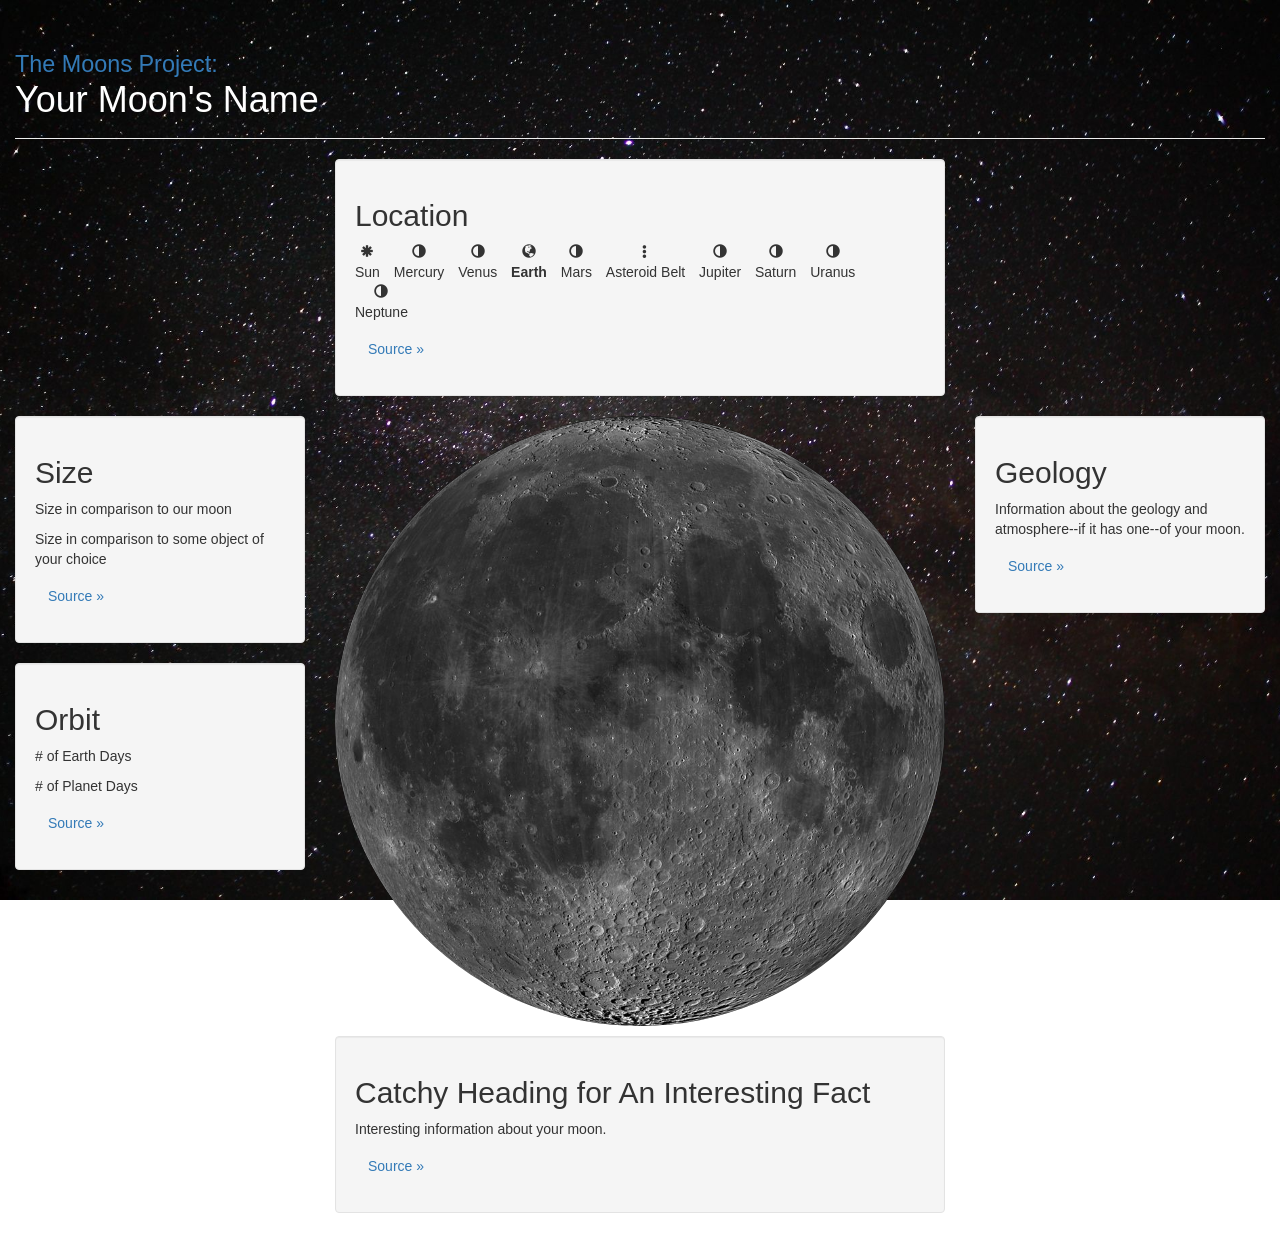
==== europa1.html @ a8c50502 "Add files via upload" ====
<!DOCTYPE html>
<html class="full" lang="en">
  <head>
    <meta charset="utf-8">
    <meta http-equiv="X-UA-Compatible" content="IE=edge">
    <meta name="viewport" content="width=device-width, initial-scale=1">

    <title>Your Moon's Name | The Moons Project</title> <!-- Replace the text where it says "Your Moon's Name". -->

    <meta name="description" content="Information about the moons of our solar system.">
    <meta name="author" content="Mr. Porter's 6th Grade Science Class">

    <link href="css/bootstrap.min.css" rel="stylesheet">
    <link href="css/style.css" rel="stylesheet">

  </head>
  <body  class="full">

    <div class="container-fluid">

      <div class="row">
        <div class="col-md-12">
	  <div class="page-header">
	    <h1>
              <small><a href="https://mms-earth-science.github.io/the-moons-project/index.html">The Moons Project:</a></small><br>
	      Your Moon's Name <!-- Replace this text. -->
	    </h1>
          </div>
        </div>
      </div>

  <!-- This is the beginning of the top row. -->
      <div class="row">
        <div class="col-md-3"><!-- Leave this column blank. It is acting as a spacer. --></div>
	<div class="col-md-6">
          <div class="well">
            <h2>Location</h2>
            <p>
              <ul class="list-inline">
                <li><span class="glyphicon glyphicon-asterisk" aria-hidden="true"></span><br>Sun</li>
                <li><span class="glyphicon glyphicon-adjust" aria-hidden="true"></span><br>Mercury</li>
                <li><span class="glyphicon glyphicon-adjust" aria-hidden="true"></span><br>Venus</li>
                <li><span class="glyphicon glyphicon-globe" aria-hidden="true"></span><br><strong>Earth</strong></li> <!--Move the <strong> tag to the planet your moon orbits around. -->
                <li><span class="glyphicon glyphicon-adjust" aria-hidden="true"></span><br>Mars</li>
                <li><span class="glyphicon glyphicon-option-vertical" aria-hidden="true"></span><br>Asteroid Belt</li>
                <li><span class="glyphicon glyphicon-adjust" aria-hidden="true"></span><br>Jupiter</li>
                <li><span class="glyphicon glyphicon-adjust" aria-hidden="true"></span><br>Saturn</li>
                <li><span class="glyphicon glyphicon-adjust" aria-hidden="true"></span><br>Uranus</li>
                <li><span class="glyphicon glyphicon-adjust" aria-hidden="true"></span><br>Neptune</li>
              </ul>
            </p>
  	    <p><a class="btn" href="https://solarsystem.nasa.gov/planets/solarsystem/sats">Source »</a></p>
          </div>
        </div>
      <div class="col-md-3"><!-- Leave this column blank. It is acting as a spacer. --></div>
    </div>
<!-- This is the end of the top row. -->

<!-- This is the beginning of the middle row. -->
    <div class="row">
      <div class="col-md-3">
        <div class="well">
          <h2>Size</h2>
  	  <p>
            Size in comparison to our moon <!-- Replace this text. -->
          </p>
          <p>
            Size in comparison to some object of your choice <!-- Replace this text. -->
          </p>
  	  <p><a class="btn" href="https://solarsystem.nasa.gov/planets/solarsystem/sats">Source »</a></p>
        </div>
      <div class="well">
        <h2>Orbit</h2>
        <p>
          # of Earth Days <!-- Replace this text. -->
        </p>
        <p>
          # of Planet Days <!-- Replace this text. -->
        </p>
        <p><a class="btn" href="https://solarsystem.nasa.gov/planets/solarsystem/sats">Source »</a></p>
      </div>
    </div>
    <div class="col-md-6">
      <p>
        <img alt="Image of your moons name" class="img-responsive img-circle center-block" src="images/moon.jpg"> <!-- Replace moon.jpg with <yourmoonsname>.jpg. -->
      </p>
    </div>
    <div class="col-md-3">
      <div class="well">
        <h2>
  	  Geology
  	</h2>
  	<p>
          Information about the geology and atmosphere--if it has one--of your moon. <!-- Replace this text. -->
        </p>
  	<p><a class="btn" href="https://solarsystem.nasa.gov/planets/solarsystem/sats">Source »</a></p>
      </div>
    </div>
  </div>
<!-- This is the end of the middle row. -->

<!-- This is the beginning of the bottom row. -->
  <div class="row">
    <div class="col-md-3"><!-- Leave this column blank. It is acting as a spacer. --></div>
      <div class="col-md-6">
        <div class="well">
  	  <h2>
            Catchy Heading for An Interesting Fact <!-- Replace this text. -->
  	  </h2>
  	  <p>
            Interesting information about your moon. <!-- Replace this text. -->
  	  </p>
  	  <p><a class="btn" href="https://solarsystem.nasa.gov/planets/solarsystem/sats">Source »</a></p>
        </div>
      </div>
    <div class="col-md-3"><!-- Leave this column blank. It is acting as a spacer. --></div>
  </div>
<!-- This is the end of the bottom row. -->

</div>

    <script src="js/jquery.min.js"></script>
    <script src="js/bootstrap.min.js"></script>
    <script src="js/scripts.js"></script>
  </body>
</html>
---- css/style.css ----
.full {
    background: url('../images/milkyway.jpg') no-repeat center center fixed;
    -webkit-background-size: cover;
    -moz-background-size: cover;
    background-size: cover;
    -o-background-size: cover;
}

h1 {
    color: white;
}

li {
  text-align: center;
}
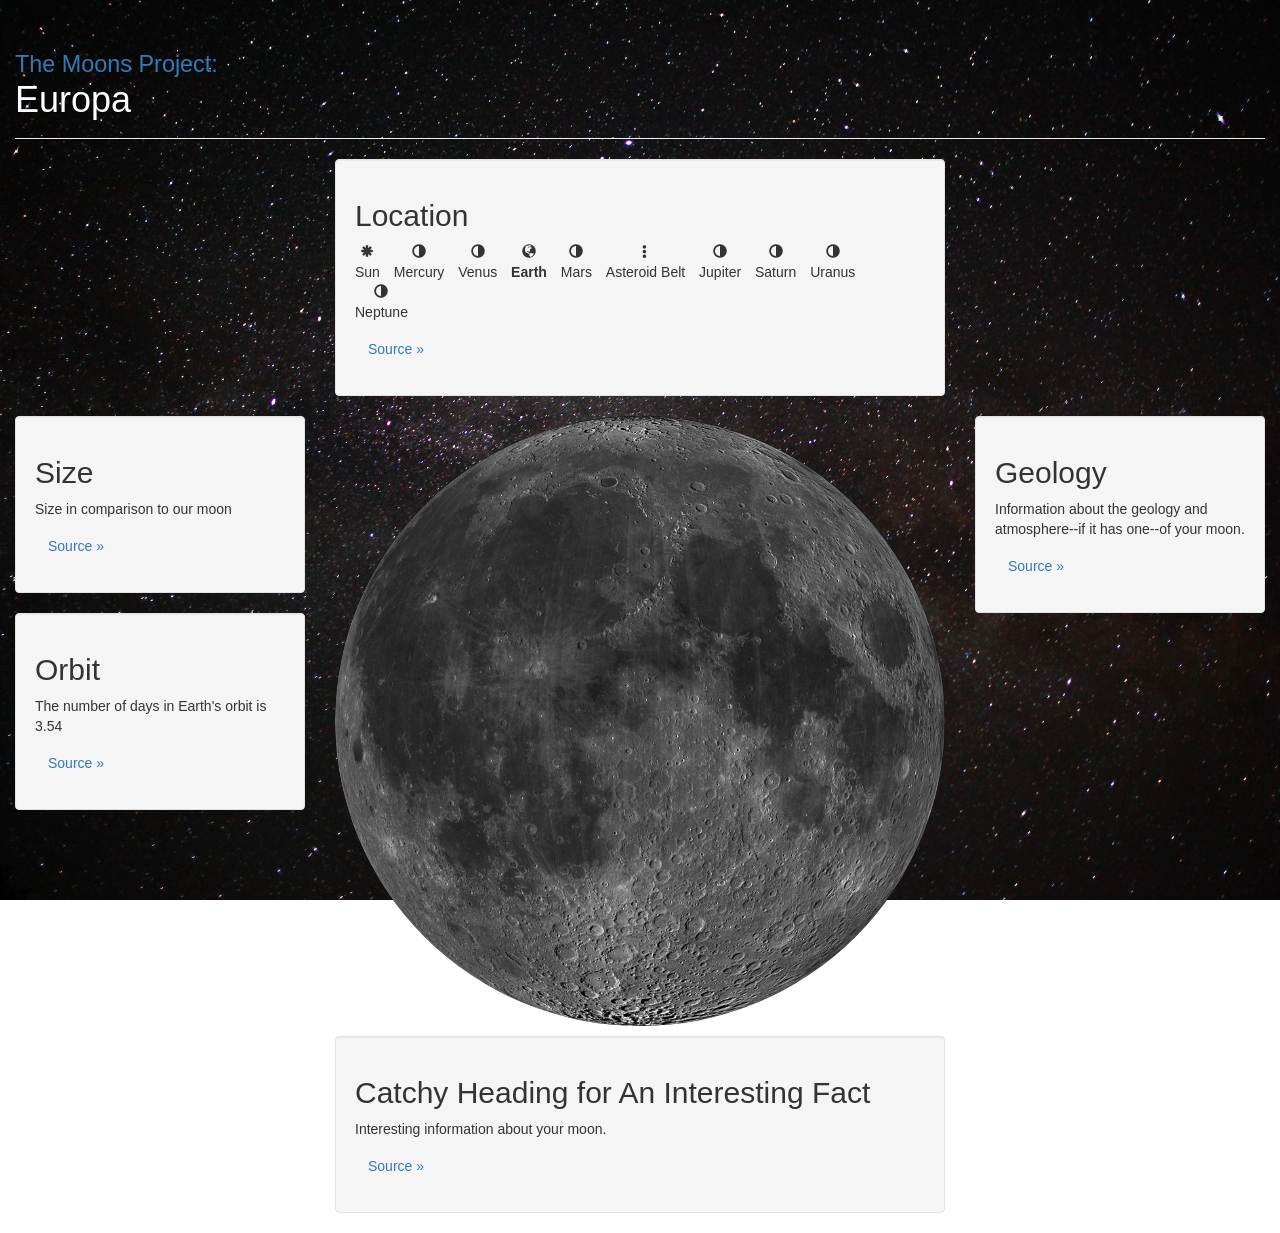
==== commit 5698dc03: "Update europa1.html" ====
--- a/europa1.html
+++ b/europa1.html
@@ -5,10 +5,10 @@
     <meta http-equiv="X-UA-Compatible" content="IE=edge">
     <meta name="viewport" content="width=device-width, initial-scale=1">
 
-    <title>Your Moon's Name | The Moons Project</title> <!-- Replace the text where it says "Your Moon's Name". -->
+    <title>Europa | The Moons Project</title> <!-- Replace the text where it says "Your Moon's Name". -->
 
-    <meta name="description" content="Information about the moons of our solar system.">
-    <meta name="author" content="Mr. Porter's 6th Grade Science Class">
+    <meta name=Information about Europa content="Information about the moons of our solar system.">
+    <meta name=Emma Wright content="Mr. Porter's 6th Grade Science Class">
 
     <link href="css/bootstrap.min.css" rel="stylesheet">
     <link href="css/style.css" rel="stylesheet">
@@ -23,7 +23,7 @@
 	  <div class="page-header">
 	    <h1>
               <small><a href="https://mms-earth-science.github.io/the-moons-project/index.html">The Moons Project:</a></small><br>
-	      Your Moon's Name <!-- Replace this text. -->
+	      Europa                            
 	    </h1>
           </div>
         </div>
@@ -65,18 +65,18 @@
             Size in comparison to our moon <!-- Replace this text. -->
           </p>
           <p>
-            Size in comparison to some object of your choice <!-- Replace this text. -->
+   
           </p>
   	  <p><a class="btn" href="https://solarsystem.nasa.gov/planets/solarsystem/sats">Source »</a></p>
         </div>
       <div class="well">
         <h2>Orbit</h2>
         <p>
-          # of Earth Days <!-- Replace this text. -->
+          The number of days in Earth's orbit is 3.54 <!-- Replace this text. -->
         </p>
         <p>
-          # of Planet Days <!-- Replace this text. -->
-        </p>
+            <!-- Replace this text. -->
+       
         <p><a class="btn" href="https://solarsystem.nasa.gov/planets/solarsystem/sats">Source »</a></p>
       </div>
     </div>
